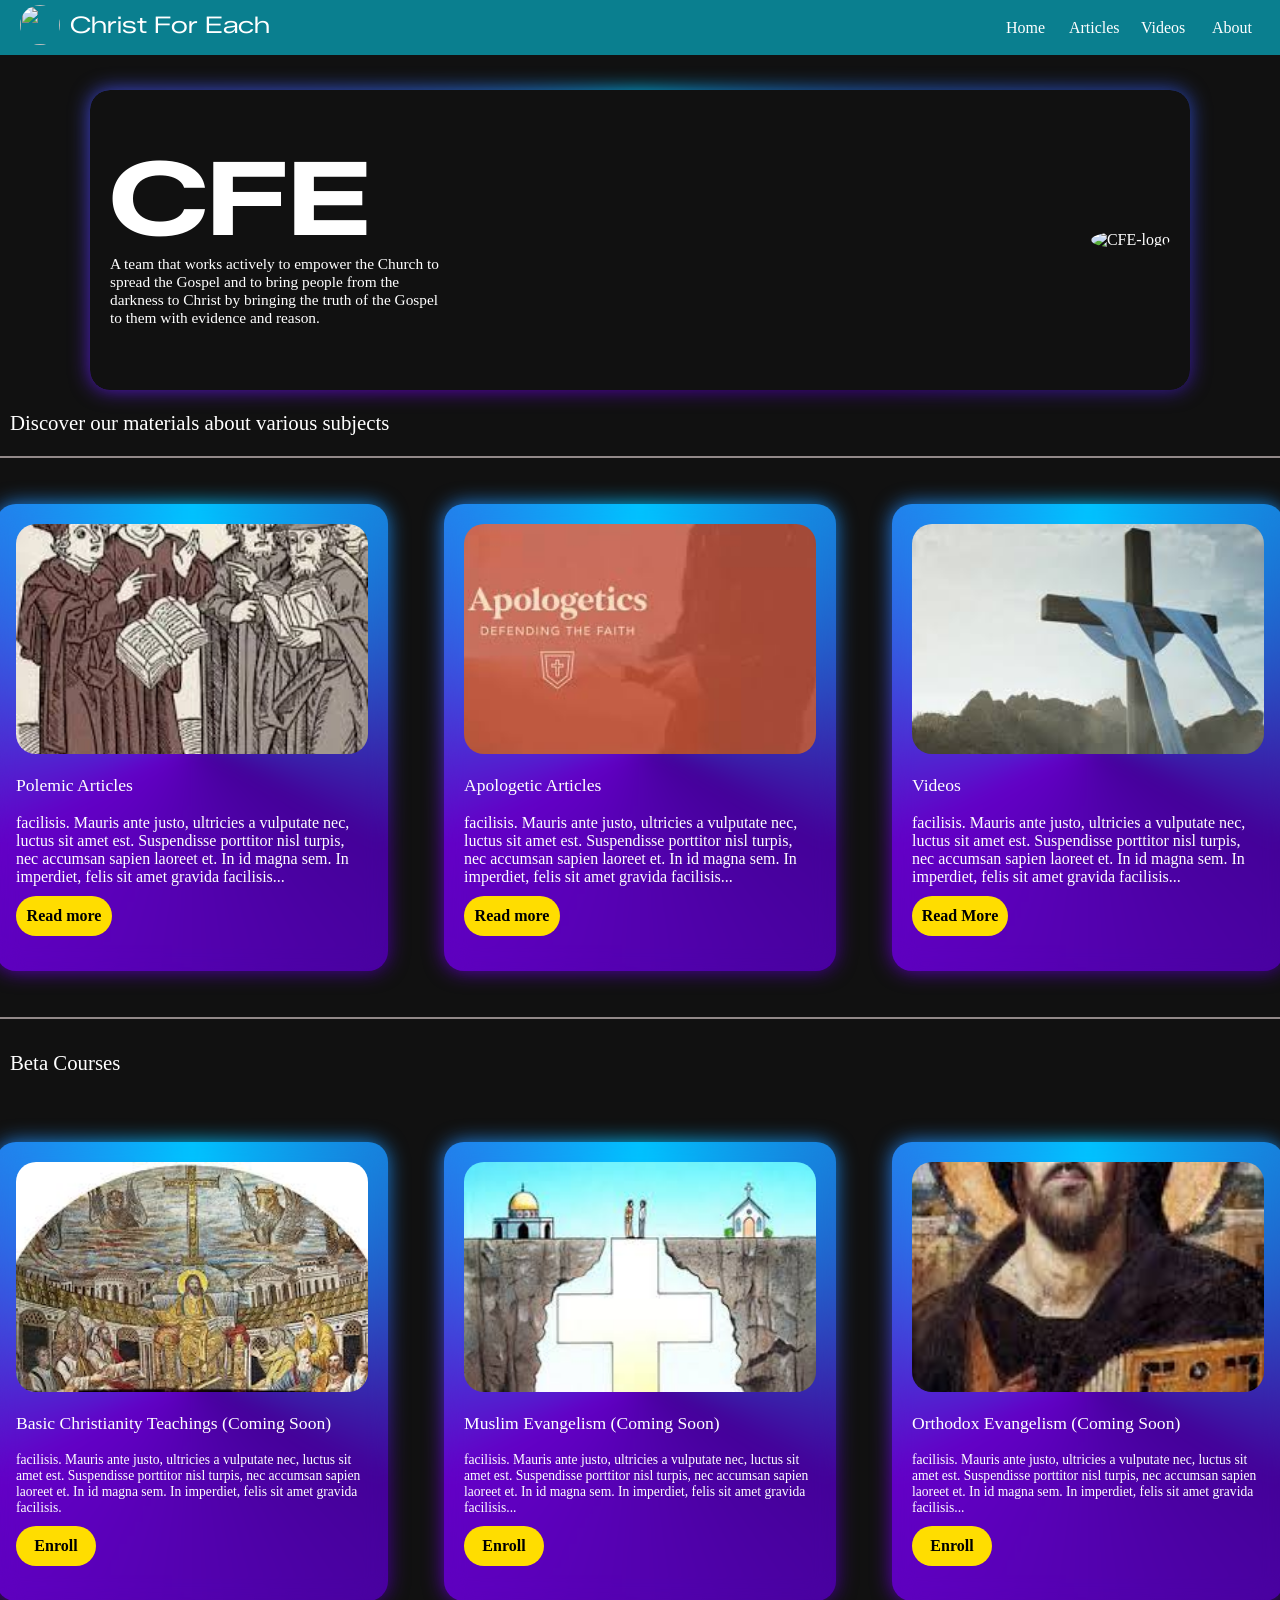
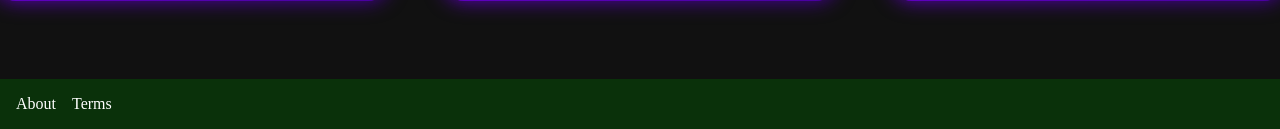
==== index.html @ ac2713f5 "First commit This is not an intended final commit rather a beginning portion of what is soon to be t" ====
<!DOCTYPE html>
<html lang="en">
<head>
  <meta charset="UTF-8">
  <meta name="viewport" content="width=device-width, initial-scale=1.0">
  <title>CFE | Christ For Each</title>
  <link rel="icon" type="image/png" sizes="32x32" href="ChatGPT Image Sep 23, 2025, 05_15_50 AM.png">
  <link rel="stylesheet" href="general.css">
  <link rel="stylesheet" href="styles.css">
  <link rel="preconnect" href="https://fonts.googleapis.com">
<link rel="preconnect" href="https://fonts.gstatic.com" crossorigin>
<link href="https://fonts.googleapis.com/css2?family=Roboto:ital,wght@0,100..900;1,100..900&family=Zalando+Sans+Expanded:ital,wght@0,200..900;1,200..900&display=swap" rel="stylesheet">
</head>
<body>
  <header>
    <!--first section-->
    <div id="first-section">
      <a href="index.html">
      <img src="photo_2024-08-31_01-37-14.jpg" alt="" 
      id="header-image">
      </a>
      <a href="index.html"><p id="team-name">Christ For Each</p></a>
    </div>
    <!--second section-->
    <div id="second-section">
      <div class="hide" id="search-button" aria-label="Search">
        <svg xmlns="http://www.w3.org/2000/svg" fill="white" height="24" viewBox="0 0 24 24" width="24" focusable="false" aria-hidden="true" style="pointer-events: none; display: inherit; width: 100%; height: 100%;">
          <path clip-rule="evenodd" d="M16.296 16.996a8 8 0 11.707-.708l3.909 3.91-.707.707-3.909-3.909zM18 11a7 7 0 00-14 0 7 7 0 1014 0z" fill-rule="evenodd"></path>
        </svg>
      </div>

      <div id="hamburger-menu" class="Search hide"><svg xmlns="http://www.w3.org/2000/svg" fill="white" height="24" viewBox="0 0 24 24" width="24" focusable="false" aria-hidden="true" style="pointer-events: none; display: inherit; width: 100%; height: 100%;"><path d="M21 6H3V5h18v1zm0 5H3v1h18v-1zm0 6H3v1h18v-1z"></path></svg></div>
      
      <div id="help" class="hide">?</div>

      <div class="navs" id="home"><a href="index.html">Home</a></div>
      <div class="navs" id="article"><a href="articles.html">Articles</a></div>
      <div class="navs" id="video"><a href="videos.html">Videos</a></div>
      <div class="navs" id="about"><a href="about.html">About</a></div>
   </div>
  </header>
    <section id="hero-section">
      <div id="intro-text">
        <h1 id="cfe">CFE</h1>
        <p id="description-text">
          A team that works actively to empower the Church to spread the Gospel and to bring people from the darkness to Christ by bringing the truth of the Gospel to them with evidence and reason.
        </p>
      </div>
      <div id="logo-container"><img src="photo_2024-08-31_01-37-14.jpg" alt="CFE-logo" id="team-logo"></div>
    </section>
  <main>
    <!--hero section-->

    <!--team resources-->

    <section class="team-resource">
      <p class="section-title">Discover our materials about various subjects</p>

      <!--first card-->

      <div class="section-content" id="materials">
        <div class="cards">
          <img src="images/polemicer.png" alt="polemics-icon">
          <p class="title">Polemic Articles</p>
          <p id="article-link">
            facilisis. Mauris ante justo, ultricies a vulputate nec, luctus sit amet est. Suspendisse porttitor nisl turpis, nec accumsan sapien laoreet et. In id magna sem. In imperdiet, felis sit amet gravida facilisis...
            <a href="articles.html"><button class="read-button">Read more</button></a>
          </p>
        </div>

        <!--second card-->

        <div class="cards">
          <img src="images/images.jpeg" alt="Apologetic-icon">
          <p class="title">Apologetic Articles</p>
          <p id="article-link">
            facilisis. Mauris ante justo, ultricies a vulputate nec, luctus sit amet est. Suspendisse porttitor nisl turpis, nec accumsan sapien laoreet et. In id magna sem. In imperdiet, felis sit amet gravida facilisis...
            <a href="articles.html"><button class="read-button">Read more</button></a>
          </p>
        </div>
        <div class="cards">
          <img src="images/cross.png" alt="cross-icon">
          <p class="title">Videos</p>
          <p id="article-link">
            facilisis. Mauris ante justo, ultricies a vulputate nec, luctus sit amet est. Suspendisse porttitor nisl turpis, nec accumsan sapien laoreet et. In id magna sem. In imperdiet, felis sit amet gravida facilisis...
            <a href="articles.html"><button class="read-button">Read More</button></a>
          </p>
        </div>
      </section>

      <!--Courses section-->
      <section id="courses">
        <p class="section-title">Beta Courses</p>
        <div class="section-content" id="beta-courses">
        <div class="cards second-cards">
          <img src="images/bct.jpeg" alt="">
          <p class="title">Basic Christianity Teachings (Coming Soon)</p>
          <p id="article-link">
            facilisis. Mauris ante justo, ultricies a vulputate nec, luctus sit amet est. Suspendisse porttitor nisl turpis, nec accumsan sapien laoreet et. In id magna sem. In imperdiet, felis sit amet gravida facilisis.
            <a href="registiration.html">
              <button class="enroll-button">Enroll</button>
            </a>
          </p>
        </div>
        <div class="cards second-cards">
          <img src="images/me.png" alt="">
          <p class="title">Muslim Evangelism (Coming Soon)</p>
          <p id="article-link">
            facilisis. Mauris ante justo, ultricies a vulputate nec, luctus sit amet est. Suspendisse porttitor nisl turpis, nec accumsan sapien laoreet et. In id magna sem. In imperdiet, felis sit amet gravida facilisis...
            <a href="articles.html">
              <button class="enroll-button">Enroll</button>
            </a>
          </p>
        </div>
        <div class="cards second-cards">
          <img src="images/oe.png" alt="">
          <p class="title">Orthodox Evangelism (Coming Soon)</p>
          <p id="article-link">
            facilisis. Mauris ante justo, ultricies a vulputate nec, luctus sit amet est. Suspendisse porttitor nisl turpis, nec accumsan sapien laoreet et. In id magna sem. In imperdiet, felis sit amet gravida facilisis...
            <a href="articles.html">
              <button class="enroll-button">Enroll</button>
            </a>
          </p>
        </div>
      </section>
    </section>
  </main>
  <footer>
    <p class="tests">About</p>
    <p class="tests">Terms</p>
  </footer>

  
</body>
<script src="script.js"></script>
</html>
---- general.css ----
@font-face {
  font-family: 'outfit-bold';
  src: url(assets/fonts/outfit/static/Outfit-ExtraBold.ttf);
}

@font-face {
  font-family: 'Outfit-regular';
  src: url(assets/fonts/outfit/static/Outfit-Medium.ttf);
}

@font-face {
  font-family: 'figtree';
  src: url(assets/fonts/Figtree-VariableFont_wght.ttf);
}

@font-face {
  font-family: 'young-serif';
  src: url(assets/fonts/young-serif/YoungSerif-Regular.ttf);
}

@font-face {
  font-family: 'zelando';
  src: url(Zalando_Sans_Expanded/ZalandoSansExpanded-VariableFont_wght.ttf);
}

body{
  margin:0;
  padding-bottom:100px;
  background-color:#111;
  color:white;
  font-family: 'outfit-regular';
  min-width:100%;
}

*,
*::before,
*::after { box-sizing: border-box; }

html, body {
  margin: 0;
  padding: 0;
  width: 100%;
  -webkit-font-smoothing: antialiased;
  -moz-osx-font-smoothing: grayscale;
}



header {
  position:fixed;
  z-index: 10000;
  top:0;
  display: flex;
  justify-content: space-between;
  background-color: #0a7f8f;
  height: 55px;
  width: 100%;                /* <-- full width of parent */
  padding: 0 1.25rem;         /* left & right padding inside header */
  gap: 0.75rem;
}


button{
  display:block;
  margin-top:10px;
  background-color:rgb(255, 221, 0);
  height:40px;
  width:80px;
  border:0px;
  border-radius:20px;
  font-family: 'figtree';
  font-size:1rem;
  font-weight:bold;
  cursor: pointer;
}

a{
  text-decoration:none;
  color:inherit;
}

footer{
  height:50px;
  display:flex;
  align-items: center;
  background-color: rgba(4, 83, 4, 0.485);
  padding:1rem;
  gap:1rem;
  position:relative;
}
---- styles.css ----
/* allow the left side to shrink if needed (prevents overflow) */
#first-section {
  display: flex;
  align-items: center;
  flex: 1 1 auto;            /* grows & shrinks */
  min-width: 0;              /* IMPORTANT: allows shrinking of child elements */
  font-family: 'zelando', serif;
  font-size: clamp(1.2rem, 1.8vw, 1.7rem);
}
#header-image{
  width:40px;
  height:40px;
  margin-right:10px;
}
/* team name styling (prevent text from pushing layout) */
#team-name {
  margin: 0;
  margin-bottom:5px;
  white-space: nowrap;
  overflow: hidden;
  text-overflow: ellipsis;
}

/* right side: let flexbox size it naturally, no fixed width/padding */
#second-section {
  display: flex;
  align-items: center;
  gap: 0.8rem;
  flex: 0 0 auto;  
  cursor: pointer;          /* don't grow, but allow shrink if needed */
}

.navs{
  display: flex;
  align-items: center;
  justify-content: center;
  position: relative;
  width:100%;
  height: 100%;
  transition: background-color 0.5s;
}

.navs:hover::before{
  content:'';
  width:100%;
  height:4px;
  background:linear-gradient(90deg,blue,cyan);
  position: absolute;
  bottom:0;
  left:0;
  animation-name: hover-border;
  animation-duration: 0.5s;
}

@keyframes hover-border{
  0%{opacity:0};
  100%{opacity:1};
}

.navs:hover{
  background-color: rgba(255, 255, 255, 0.056);
}

/* circular buttons with predictable size (instead of arbitrary padding + rems) */
#hamburger-menu,
#search-button {
  width: 30px;
  display: inline-flex;
  align-items: center;
  justify-content: center;
  border-radius: 50%;
  cursor: pointer;
  transition: background-color .18s, transform .12s;
}

/* hover / active */
#hamburger-menu:hover,
#search-button:hover { 
  background-color: rgba(238, 232, 232, 0.225);
  transform: scale(1.06); 
}
#hamburger-menu:active,
#search-button:active { 
  background-color: rgba(238, 232, 232, 0.562); 
  transform: scale(0.98); 
}

#help {
  display: flex;
  align-items: center;
  font-family: Arial, sans-serif;
  font-size: 1.7rem;
  padding: 0 0.4rem;
}

/* ---------- HERO SECTION (fixed) ---------- */
/* keep your conic gradient animation but avoid overflow by using inset and limiting container width */
@property --deg {
  syntax: '<angle>';
  inherits: true;
  initial-value: 0deg;
}

#hero-section{
  position: relative;
  display: flex;
  align-items: center;
  justify-content: space-between;
  /* width capped to viewport and a reasonable max to avoid pushing page wider */
  width: min(90vw, 1100px);
  background-color: #111;
  margin: 40px auto 0;
  margin-top:90px;
  border-radius: 20px;
  min-height: 300px;
}

/* pseudo elements use inset to match parent exactly (safer than width/height with padding) */
#hero-section::before,
#hero-section::after{
  content: '';
  position: absolute;
  inset: 0;                /* covers the parent exactly */
  background: conic-gradient(
    from var(--deg) at center,
    #00c3ff,
    #440199,
    #6300c6,
    #00c3ff
  );
  border-radius: inherit;
  padding:2px;
  z-index: -2;
  animation: autoRotate 2s linear infinite;
}


#hero-section::after { 
  filter: blur(10px);
}

@keyframes autoRotate { 
  to { 
    --deg: 360deg; 
  }
}

/* --------- HERO CONTENT ---------- */
/* Intro text - let it be flexible */
#intro-text {
  display: flex;
  flex-direction: column;    /* stacked layout is more robust for responsiveness */
  gap: 0.6rem;
  align-items: flex-start;
  flex: 1 1 0;               /* take remaining space but allow shrink */
  min-width: 0;              /* critical to avoid forcing overflow */
  margin-left:20px;
}

/* logo sizing: responsive clamp so it won't push layout */
#team-logo {
  width: clamp(10rem, 12vw, 10rem);
  height:10rem;
  border-radius: 50%;
  margin-left: 1rem;
  margin-right:20px;
}

/* big heading scalable but bounded */
#cfe {
  margin: 0;
  font-size: clamp(2.6rem, 8vw, 8rem);
  line-height: 0.9;
  font-family: 'zelando';
}

/* description bounded so it wraps but doesn't create huge width */
#description-text {
  margin: 0;
  max-width: 44ch;
  font-size: clamp(0.95rem, 1.2vw, 1.2rem);
}

/*resource section*/

#team-resource{
  margin-top:50px;
  width:100%;
}

.section-title{
  font-size:clamp(1.3rem,1.4vh,3rem);
  margin-left:10px;
}

.section-content{
  display:flex;
  justify-content: space-evenly;
  flex-wrap: wrap;
  gap:4rem;
  padding-block:30px;
  border-block:2px solid rgb(146, 137, 137);
  margin-bottom:2rem;
}

.cards{
  position: relative;
  width:24rem;
  margin-block:20px;
  background-color: #111;
  border-radius:20px;
  padding: 1rem;
  cursor:pointer;

  opacity: 0;
  transform: translateY(50px);
  transition: all 0.6s;
  z-index:200;
}

.cards::before,
.cards::after {
  content: '';
  position: absolute;
  top: -4px;
  left: -4px;
  right: -4px;
  bottom: -4px;
  background: conic-gradient(
    from var(--deg) at center,
    #00c3ff,
    #440199,
    #6300c6,
    #00c3ff
  );
  border-radius: inherit;
  z-index: -1;
}


.cards:hover::after,
.cards:hover::before{
  animation: autoRotate 1s linear infinite;
}

.cards::after{
  filter:blur(10px);
}

.show{
  opacity:1;
  transform: translateY(0);
}

.second-cards{
  font-size:0.85rem;
}

.title{
  font-size:clamp(1rem,6vw,1.1rem);
}

#article-link{
  margin-block:15px;
}

img{
  width:100%;
  height:230px;
  object-fit:cover;
  border-radius:20px;
}

#second-title{
  font-size:clamp(2rem,1.8vh,5rem);
}

#beta-courses{
  border-block:none;
}


.read-button{
  width:6rem;
}

/* ---------- SMALL SCREEN TWEAKS ---------- */
@media (max-width: 640px) {
  header {
     padding: 0 0.75rem;
  }
  #cfe { 
    font-size: clamp(5rem, 12vw, 8rem);
  }

  #hero-section{
    display:flex;
    align-items: center;
    justify-content: center;
  }

  #cfe{
    margin-inline:auto;
  }

  #description-text{
    display: none;
  }

  #team-logo{
    display:none;
  }

  #search-button, #hamburger-menu { 
    width: 28px; 
    height: 28px; 
  }
  #intro-text { 
    padding-right: 0.5rem;
  }
}

/*articles section*/

#polemic-article1{
  width:85%;
  margin-inline:auto;
}

.hide{
  visibility: hidden;
  display:none;
}
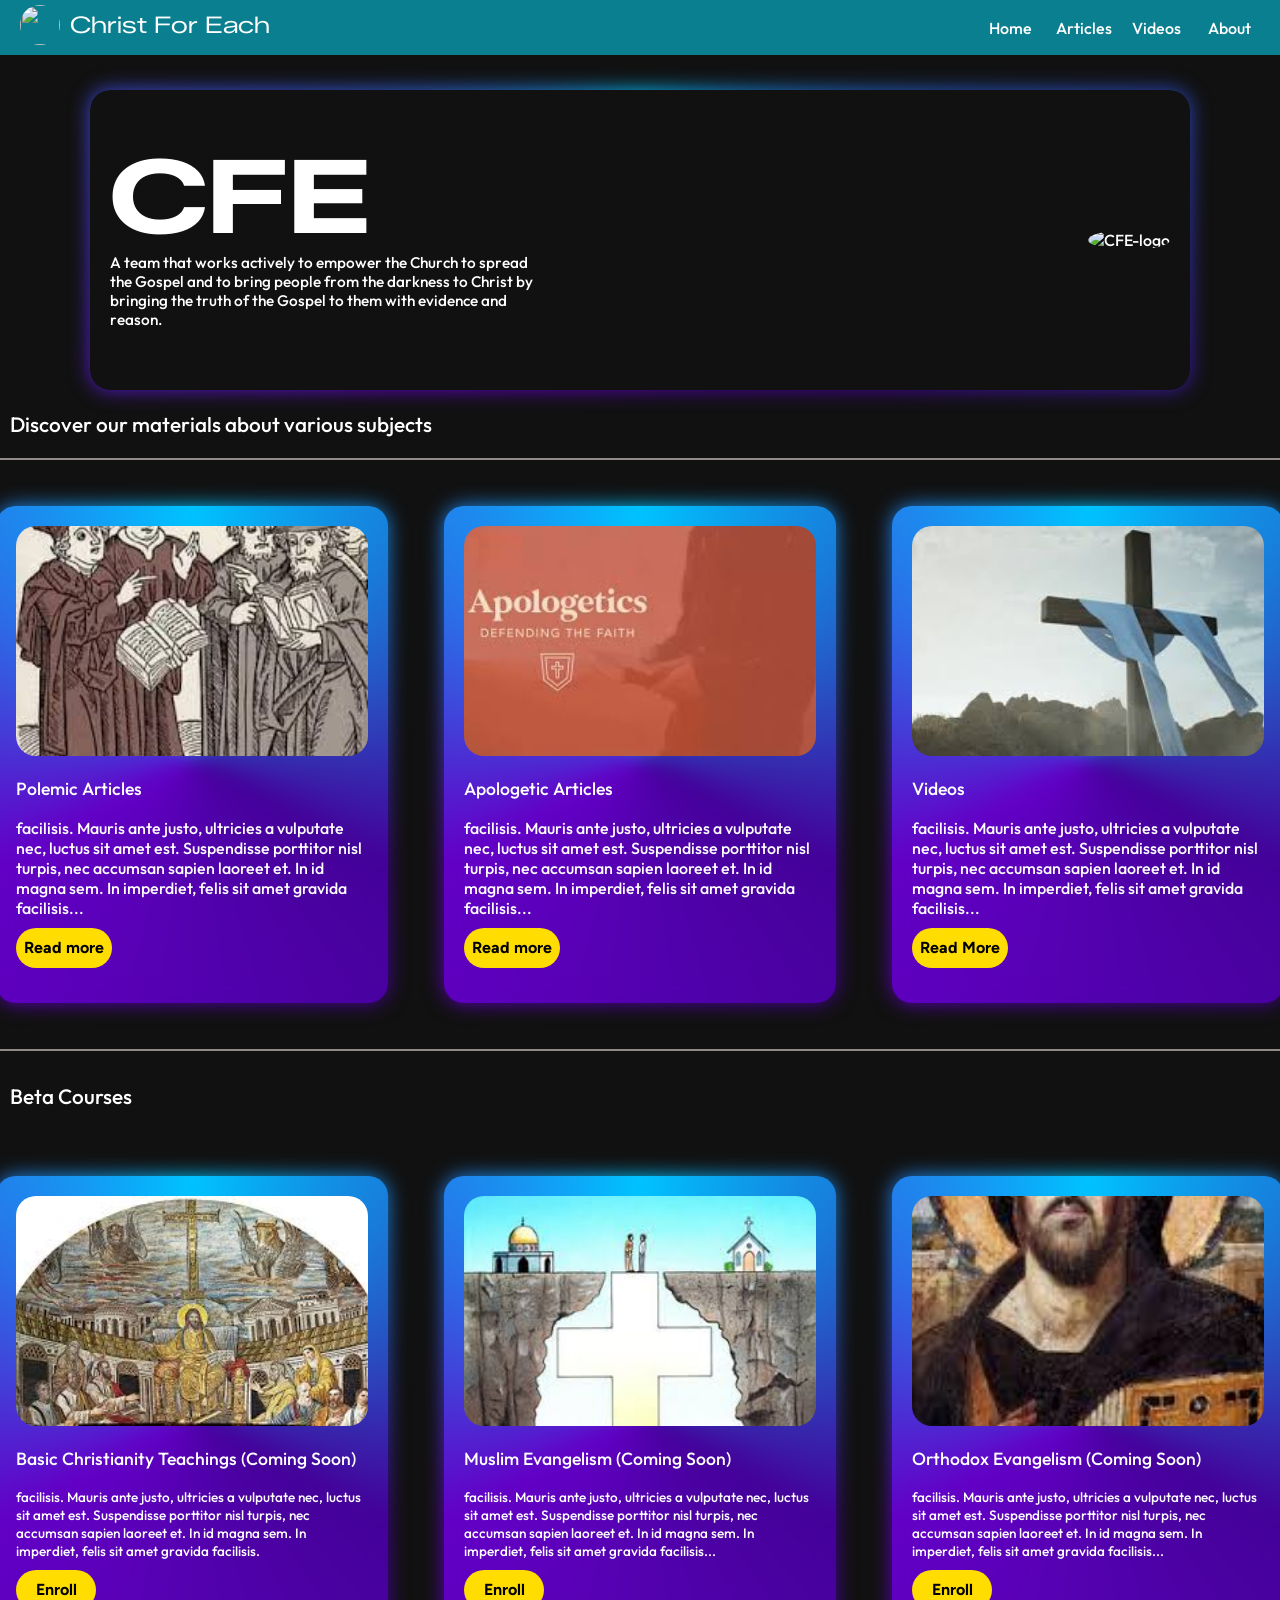
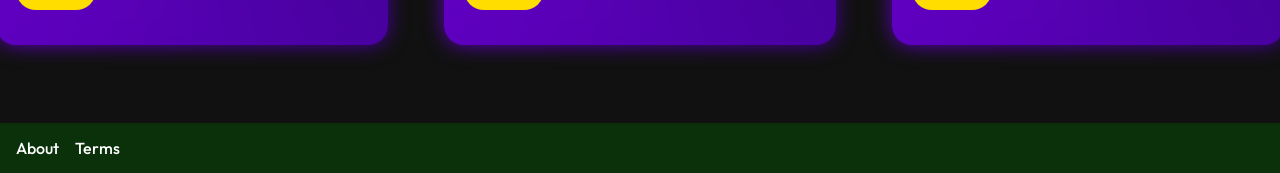
==== commit 2b68969c: "Update index.html" ====
--- a/index.html
+++ b/index.html
@@ -4,7 +4,7 @@
   <meta charset="UTF-8">
   <meta name="viewport" content="width=device-width, initial-scale=1.0">
   <title>CFE | Christ For Each</title>
-  <link rel="icon" type="image/png" sizes="32x32" href="ChatGPT Image Sep 23, 2025, 05_15_50 AM.png">
+  <link rel="icon" type="image/png" sizes="32x32" href="images/ChatGPT Image Sep 23, 2025, 05_15_50 AM.png">
   <link rel="stylesheet" href="general.css">
   <link rel="stylesheet" href="styles.css">
   <link rel="preconnect" href="https://fonts.googleapis.com">
@@ -16,7 +16,7 @@
     <!--first section-->
     <div id="first-section">
       <a href="index.html">
-      <img src="photo_2024-08-31_01-37-14.jpg" alt="" 
+      <img src="images/team-logo.jpg" alt="" 
       id="header-image">
       </a>
       <a href="index.html"><p id="team-name">Christ For Each</p></a>
@@ -46,12 +46,10 @@
           A team that works actively to empower the Church to spread the Gospel and to bring people from the darkness to Christ by bringing the truth of the Gospel to them with evidence and reason.
         </p>
       </div>
-      <div id="logo-container"><img src="photo_2024-08-31_01-37-14.jpg" alt="CFE-logo" id="team-logo"></div>
+      <div id="logo-container"><img src="images/team-logo.jpg" alt="CFE-logo" id="team-logo"></div>
     </section>
   <main>
-    <!--hero section-->
-
-    <!--team resources-->
+      <!--team resources-->
 
     <section class="team-resource">
       <p class="section-title">Discover our materials about various subjects</p>
@@ -59,7 +57,7 @@
       <!--first card-->
 
       <div class="section-content" id="materials">
-        <div class="cards">
+        <div class="cards hidden">
           <img src="images/polemicer.png" alt="polemics-icon">
           <p class="title">Polemic Articles</p>
           <p id="article-link">
@@ -70,7 +68,7 @@
 
         <!--second card-->
 
-        <div class="cards">
+        <div class="cards hidden">
           <img src="images/images.jpeg" alt="Apologetic-icon">
           <p class="title">Apologetic Articles</p>
           <p id="article-link">
@@ -78,7 +76,7 @@
             <a href="articles.html"><button class="read-button">Read more</button></a>
           </p>
         </div>
-        <div class="cards">
+        <div class="cards hidden">
           <img src="images/cross.png" alt="cross-icon">
           <p class="title">Videos</p>
           <p id="article-link">
@@ -92,7 +90,9 @@
       <section id="courses">
         <p class="section-title">Beta Courses</p>
         <div class="section-content" id="beta-courses">
-        <div class="cards second-cards">
+
+          <!--first card-->
+        <div class="cards second-cards hidden">
           <img src="images/bct.jpeg" alt="">
           <p class="title">Basic Christianity Teachings (Coming Soon)</p>
           <p id="article-link">
@@ -102,7 +102,8 @@
             </a>
           </p>
         </div>
-        <div class="cards second-cards">
+
+        <div class="cards second-cards hidden">
           <img src="images/me.png" alt="">
           <p class="title">Muslim Evangelism (Coming Soon)</p>
           <p id="article-link">
@@ -112,7 +113,8 @@
             </a>
           </p>
         </div>
-        <div class="cards second-cards">
+        
+        <div class="cards second-cards hidden">
           <img src="images/oe.png" alt="">
           <p class="title">Orthodox Evangelism (Coming Soon)</p>
           <p id="article-link">
@@ -129,8 +131,6 @@
     <p class="tests">About</p>
     <p class="tests">Terms</p>
   </footer>
-
-  
 </body>
 <script src="script.js"></script>
-</html>+</html>
--- a/general.css
+++ b/general.css
@@ -1,21 +1,21 @@
 @font-face {
   font-family: 'outfit-bold';
-  src: url(assets/fonts/outfit/static/Outfit-ExtraBold.ttf);
+  src: url(fonts/outfit/static/Outfit-ExtraBold.ttf);
 }
 
 @font-face {
   font-family: 'Outfit-regular';
-  src: url(assets/fonts/outfit/static/Outfit-Medium.ttf);
+  src: url(fonts/outfit/static/Outfit-Medium.ttf);
 }
 
 @font-face {
   font-family: 'figtree';
-  src: url(assets/fonts/Figtree-VariableFont_wght.ttf);
+  src: url(fonts/Figtree-VariableFont_wght.ttf);
 }
 
 @font-face {
   font-family: 'young-serif';
-  src: url(assets/fonts/young-serif/YoungSerif-Regular.ttf);
+  src: url(fonts/young-serif/YoungSerif-Regular.ttf);
 }
 
 @font-face {
@@ -87,4 +87,4 @@
   padding:1rem;
   gap:1rem;
   position:relative;
-}+}
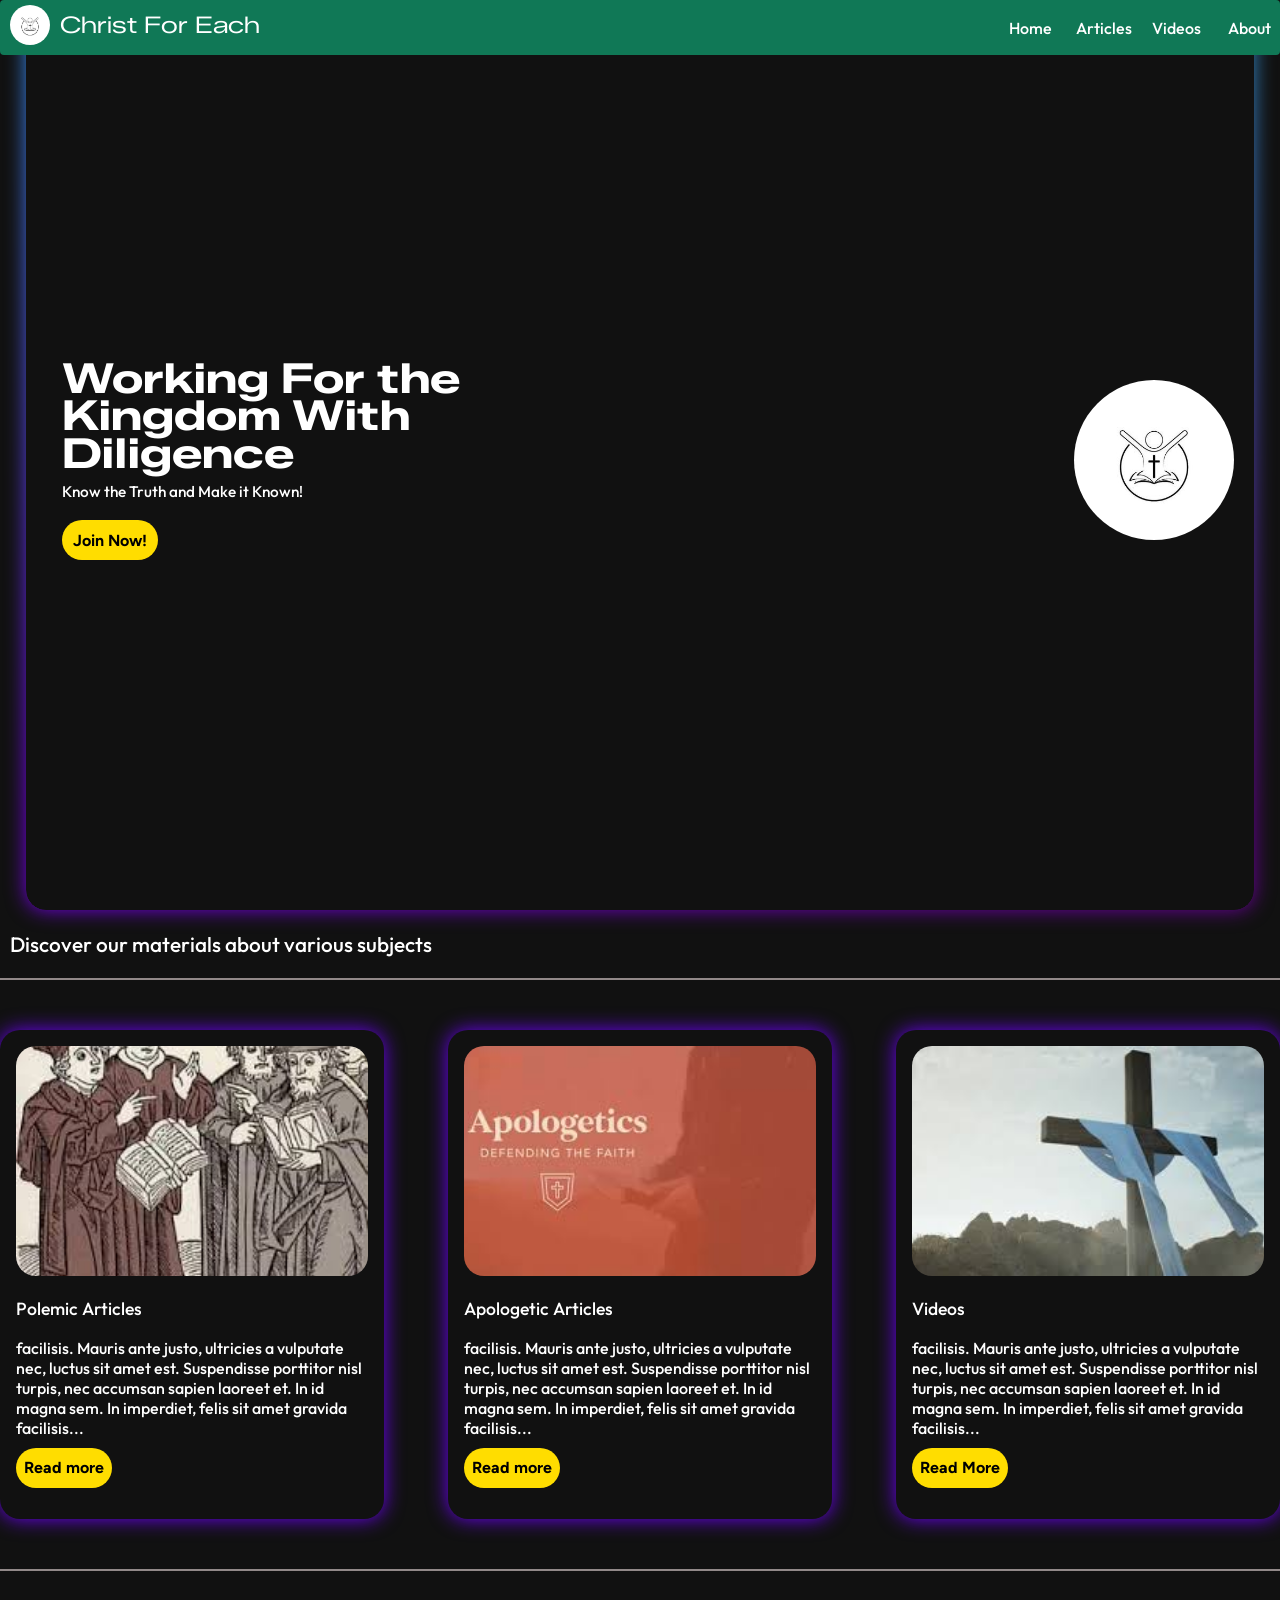
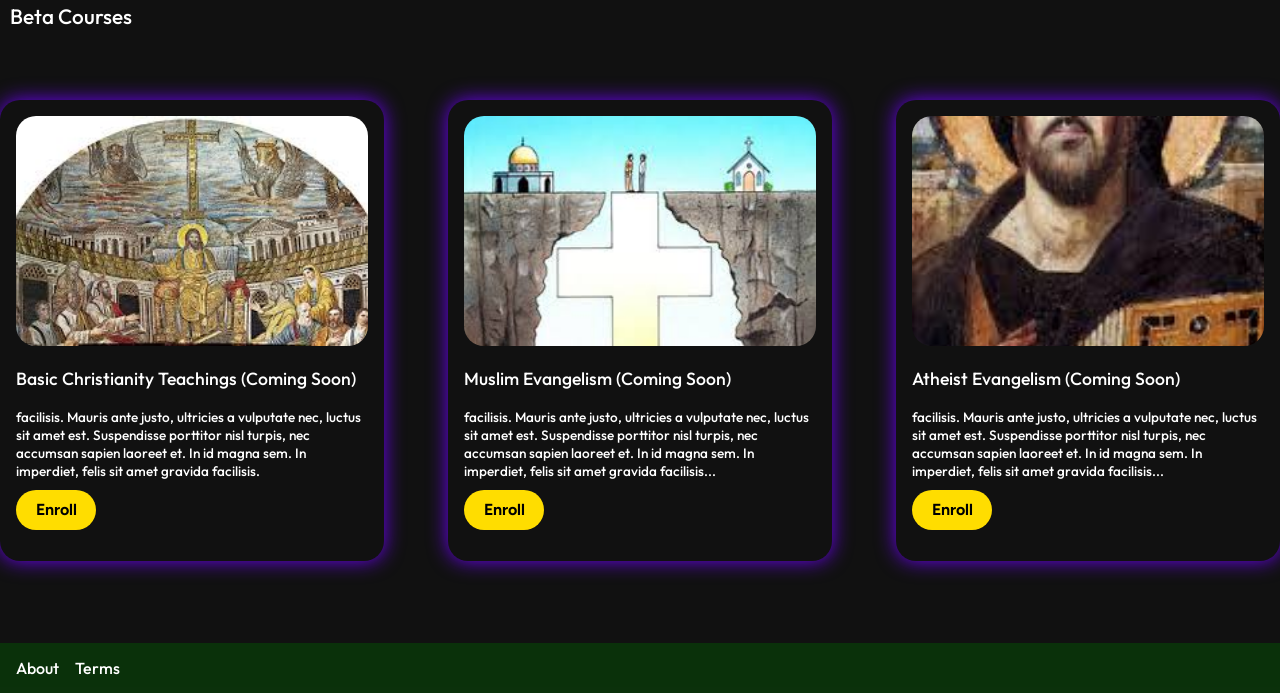
==== commit 4223a159: "Add files via upload" ====
--- a/index.html
+++ b/index.html
@@ -4,7 +4,7 @@
   <meta charset="UTF-8">
   <meta name="viewport" content="width=device-width, initial-scale=1.0">
   <title>CFE | Christ For Each</title>
-  <link rel="icon" type="image/png" sizes="32x32" href="images/ChatGPT Image Sep 23, 2025, 05_15_50 AM.png">
+  <link rel="icon" type="image/png" sizes="32x32" href="images/main-logo.png">
   <link rel="stylesheet" href="general.css">
   <link rel="stylesheet" href="styles.css">
   <link rel="preconnect" href="https://fonts.googleapis.com">
@@ -12,9 +12,9 @@
 <link href="https://fonts.googleapis.com/css2?family=Roboto:ital,wght@0,100..900;1,100..900&family=Zalando+Sans+Expanded:ital,wght@0,200..900;1,200..900&display=swap" rel="stylesheet">
 </head>
 <body>
-  <header>
+  <header id="header">
     <!--first section-->
-    <div id="first-section">
+    <div id="first-section" class="hidden">
       <a href="index.html">
       <img src="images/team-logo.jpg" alt="" 
       id="header-image">
@@ -23,32 +23,37 @@
     </div>
     <!--second section-->
     <div id="second-section">
-      <div class="hide" id="search-button" aria-label="Search">
+      <div class="visibility" id="search-button" aria-label="Search">
         <svg xmlns="http://www.w3.org/2000/svg" fill="white" height="24" viewBox="0 0 24 24" width="24" focusable="false" aria-hidden="true" style="pointer-events: none; display: inherit; width: 100%; height: 100%;">
           <path clip-rule="evenodd" d="M16.296 16.996a8 8 0 11.707-.708l3.909 3.91-.707.707-3.909-3.909zM18 11a7 7 0 00-14 0 7 7 0 1014 0z" fill-rule="evenodd"></path>
         </svg>
       </div>
 
-      <div id="hamburger-menu" class="Search hide"><svg xmlns="http://www.w3.org/2000/svg" fill="white" height="24" viewBox="0 0 24 24" width="24" focusable="false" aria-hidden="true" style="pointer-events: none; display: inherit; width: 100%; height: 100%;"><path d="M21 6H3V5h18v1zm0 5H3v1h18v-1zm0 6H3v1h18v-1z"></path></svg></div>
+      <div id="hamburger-menu" class="Search visibility"><svg xmlns="http://www.w3.org/2000/svg" fill="white" height="24" viewBox="0 0 24 24" width="24" focusable="false" aria-hidden="true" style="pointer-events: none; display: inherit; width: 100%; height: 100%;"><path d="M21 6H3V5h18v1zm0 5H3v1h18v-1zm0 6H3v1h18v-1z"></path></svg></div>
       
-      <div id="help" class="hide">?</div>
+      <div id="help" class="visibility">?</div>
 
-      <div class="navs" id="home"><a href="index.html">Home</a></div>
-      <div class="navs" id="article"><a href="articles.html">Articles</a></div>
-      <div class="navs" id="video"><a href="videos.html">Videos</a></div>
-      <div class="navs" id="about"><a href="about.html">About</a></div>
+      <div class="navs hidden delete" id="home"><a href="index.html">Home</a></div>
+      <div class="navs hidden delete" id="article"><a href="articles.html">Articles</a></div>
+      <div class="navs hidden delete" id="video"><a href="videos.html">Videos</a></div>
+      <div class="navs hidden delete" id="about"><a href="about.html">About</a></div>
    </div>
   </header>
+
+
     <section id="hero-section">
-      <div id="intro-text">
-        <h1 id="cfe">CFE</h1>
+      <div id="description-part">
+        <h1 id="cfe">Working For the Kingdom With Diligence</h1>
         <p id="description-text">
-          A team that works actively to empower the Church to spread the Gospel and to bring people from the darkness to Christ by bringing the truth of the Gospel to them with evidence and reason.
+          Know the Truth and Make it Known!
         </p>
+        <button id="join-btn">Join Now!</button>
       </div>
-      <div id="logo-container"><img src="images/team-logo.jpg" alt="CFE-logo" id="team-logo"></div>
+      <img src="images/team-logo.jpg" alt="CFE-logo" id="team-logo">
     </section>
   <main>
+
+    
       <!--team resources-->
 
     <section class="team-resource">
@@ -58,6 +63,7 @@
 
       <div class="section-content" id="materials">
         <div class="cards hidden">
+          <div class="gradient"></div>
           <img src="images/polemicer.png" alt="polemics-icon">
           <p class="title">Polemic Articles</p>
           <p id="article-link">
@@ -116,7 +122,7 @@
         
         <div class="cards second-cards hidden">
           <img src="images/oe.png" alt="">
-          <p class="title">Orthodox Evangelism (Coming Soon)</p>
+          <p class="title">Atheist Evangelism (Coming Soon)</p>
           <p id="article-link">
             facilisis. Mauris ante justo, ultricies a vulputate nec, luctus sit amet est. Suspendisse porttitor nisl turpis, nec accumsan sapien laoreet et. In id magna sem. In imperdiet, felis sit amet gravida facilisis...
             <a href="articles.html">
@@ -133,4 +139,4 @@
   </footer>
 </body>
 <script src="script.js"></script>
-</html>
+</html>
--- a/general.css
+++ b/general.css
@@ -20,7 +20,7 @@
 
 @font-face {
   font-family: 'zelando';
-  src: url(Zalando_Sans_Expanded/ZalandoSansExpanded-VariableFont_wght.ttf);
+  src: url(fonts/Zalando_Sans_Expanded/ZalandoSansExpanded-VariableFont_wght.ttf);
 }
 
 body{
@@ -48,15 +48,17 @@
 
 header {
   position:fixed;
-  z-index: 10000;
+  z-index: 10;
   top:0;
   display: flex;
   justify-content: space-between;
-  background-color: #0a7f8f;
   height: 55px;
-  width: 100%;                /* <-- full width of parent */
-  padding: 0 1.25rem;         /* left & right padding inside header */
+  width: 90%;                /* <-- 90% of parent */
+  padding: 0 ;        /* left & right padding inside header */
+  margin-top:20px; 
+  padding-left:5%;
   gap: 0.75rem;
+  border-radius: 4px;
 }
 
 
@@ -87,4 +89,4 @@
   padding:1rem;
   gap:1rem;
   position:relative;
-}
+}
--- a/styles.css
+++ b/styles.css
@@ -45,7 +45,8 @@
   content:'';
   width:100%;
   height:4px;
-  background:linear-gradient(90deg,blue,cyan);
+  background:rgb(0, 140, 255);
+  border-radius:10px;
   position: absolute;
   bottom:0;
   left:0;
@@ -56,10 +57,6 @@
 @keyframes hover-border{
   0%{opacity:0};
   100%{opacity:1};
-}
-
-.navs:hover{
-  background-color: rgba(255, 255, 255, 0.056);
 }
 
 /* circular buttons with predictable size (instead of arbitrary padding + rems) */
@@ -106,13 +103,14 @@
   position: relative;
   display: flex;
   align-items: center;
-  justify-content: space-between;
   /* width capped to viewport and a reasonable max to avoid pushing page wider */
-  width: min(90vw, 1100px);
+  width: 96%,;
+  border-radius:20px;
+  margin-left:2%;
+  margin-right:2%;
+  margin-top:10px;
+  height:100vh;
   background-color: #111;
-  margin: 40px auto 0;
-  margin-top:90px;
-  border-radius: 20px;
   min-height: 300px;
 }
 
@@ -121,18 +119,18 @@
 #hero-section::after{
   content: '';
   position: absolute;
-  inset: 0;                /* covers the parent exactly */
+  inset: 0;
   background: conic-gradient(
     from var(--deg) at center,
-    #00c3ff,
-    #440199,
-    #6300c6,
-    #00c3ff
+    #00ffee,
+    #6b0199,
+    #7401e8,
+    #00ffee
   );
   border-radius: inherit;
   padding:2px;
   z-index: -2;
-  animation: autoRotate 2s linear infinite;
+  animation: autoRotate 5s linear infinite;
 }
 
 
@@ -140,22 +138,18 @@
   filter: blur(10px);
 }
 
-@keyframes autoRotate { 
-  to { 
-    --deg: 360deg; 
-  }
-}
+
 
 /* --------- HERO CONTENT ---------- */
 /* Intro text - let it be flexible */
-#intro-text {
+#description-part {
   display: flex;
   flex-direction: column;    /* stacked layout is more robust for responsiveness */
   gap: 0.6rem;
   align-items: flex-start;
   flex: 1 1 0;               /* take remaining space but allow shrink */
   min-width: 0;              /* critical to avoid forcing overflow */
-  margin-left:20px;
+  margin-left:3%;
 }
 
 /* logo sizing: responsive clamp so it won't push layout */
@@ -169,10 +163,15 @@
 
 /* big heading scalable but bounded */
 #cfe {
+  max-width: 500px;
   margin: 0;
-  font-size: clamp(2.6rem, 8vw, 8rem);
+  font-size: clamp(2.6rem, 0vw, 3rem);
   line-height: 0.9;
   font-family: 'zelando';
+}
+
+#join-btn{
+  width:6rem;
 }
 
 /* description bounded so it wraps but doesn't create huge width */
@@ -205,28 +204,25 @@
 }
 
 .cards{
-  position: relative;
+  position: relative; 
   width:24rem;
+  overflow:hidden;
   margin-block:20px;
   background-color: #111;
+  box-shadow: 0px 0px 20px #6c01f7;
   border-radius:20px;
   padding: 1rem;
   cursor:pointer;
-
-  opacity: 0;
-  transform: translateY(50px);
-  transition: all 0.6s;
-  z-index:200;
-}
-
-.cards::before,
+}
+
+/* .cards::before,
 .cards::after {
   content: '';
   position: absolute;
-  top: -4px;
-  left: -4px;
-  right: -4px;
-  bottom: -4px;
+  top: 0px;
+  left: 0px;
+  right: 0px;
+  bottom: 0px;
   background: conic-gradient(
     from var(--deg) at center,
     #00c3ff,
@@ -234,10 +230,22 @@
     #6300c6,
     #00c3ff
   );
+  border-radius:inherit;
+  z-index: -1;
+} */ 
+
+/* .gradient {
+  position: absolute;
+  inset: 0;
+  background: conic-gradient(
+    from var(--deg) at center,
+     #00c3ff, #440199, #6300c6, #00c3ff);
   border-radius: inherit;
-  z-index: -1;
-}
-
+  z-index: -1; 
+  filter: blur(10px);
+  animation: autoRotate 1s linear infinite;
+  padding:2px;
+} */
 
 .cards:hover::after,
 .cards:hover::before{
@@ -248,9 +256,35 @@
   filter:blur(10px);
 }
 
+@keyframes autoRotate { 
+  to { 
+    --deg: 360deg; 
+  }
+}
+
+.cards:nth-child(1){
+  transition-delay:600ms;
+}
+
+.cards:nth-child(2){
+  transition-delay:800ms;
+}
+
+.cards:nth-child(3){
+  transition-delay: 1000ms;
+}
+
+.hidden{
+  opacity:0;
+  transition:all 1s;
+  transform: translateX(-100%);
+  z-index:0;
+}
+
 .show{
   opacity:1;
-  transform: translateY(0);
+  transform: translateX(0);
+  z-index: 2;
 }
 
 .second-cards{
@@ -321,6 +355,17 @@
   }
 }
 
+@media (max-width:530px){
+  .visibility{
+    visibility:visible;
+    display: block;
+  }
+  .delete{
+    visibility: hidden;
+    display: none;
+  }
+}
+
 /*articles section*/
 
 #polemic-article1{
@@ -328,7 +373,6 @@
   margin-inline:auto;
 }
 
-.hide{
+.visibility{
   visibility: hidden;
-  display:none;
 }
